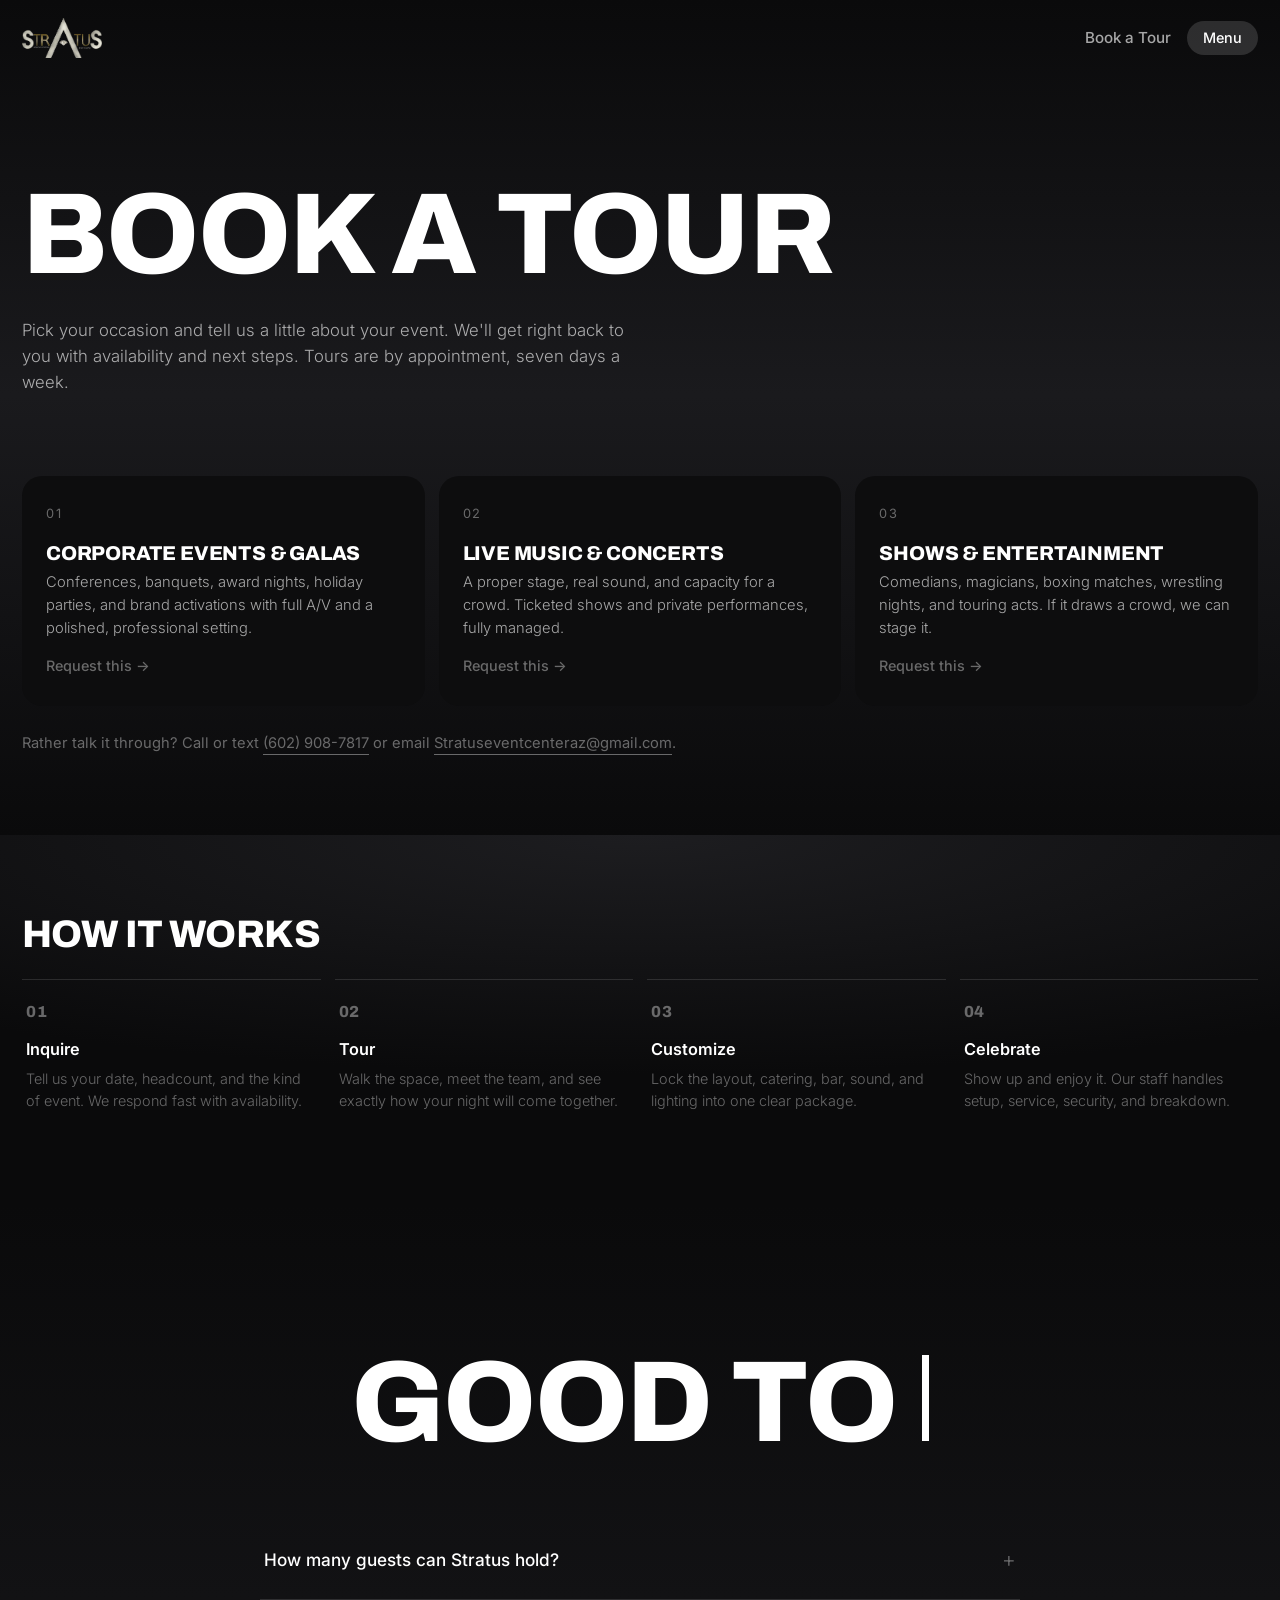
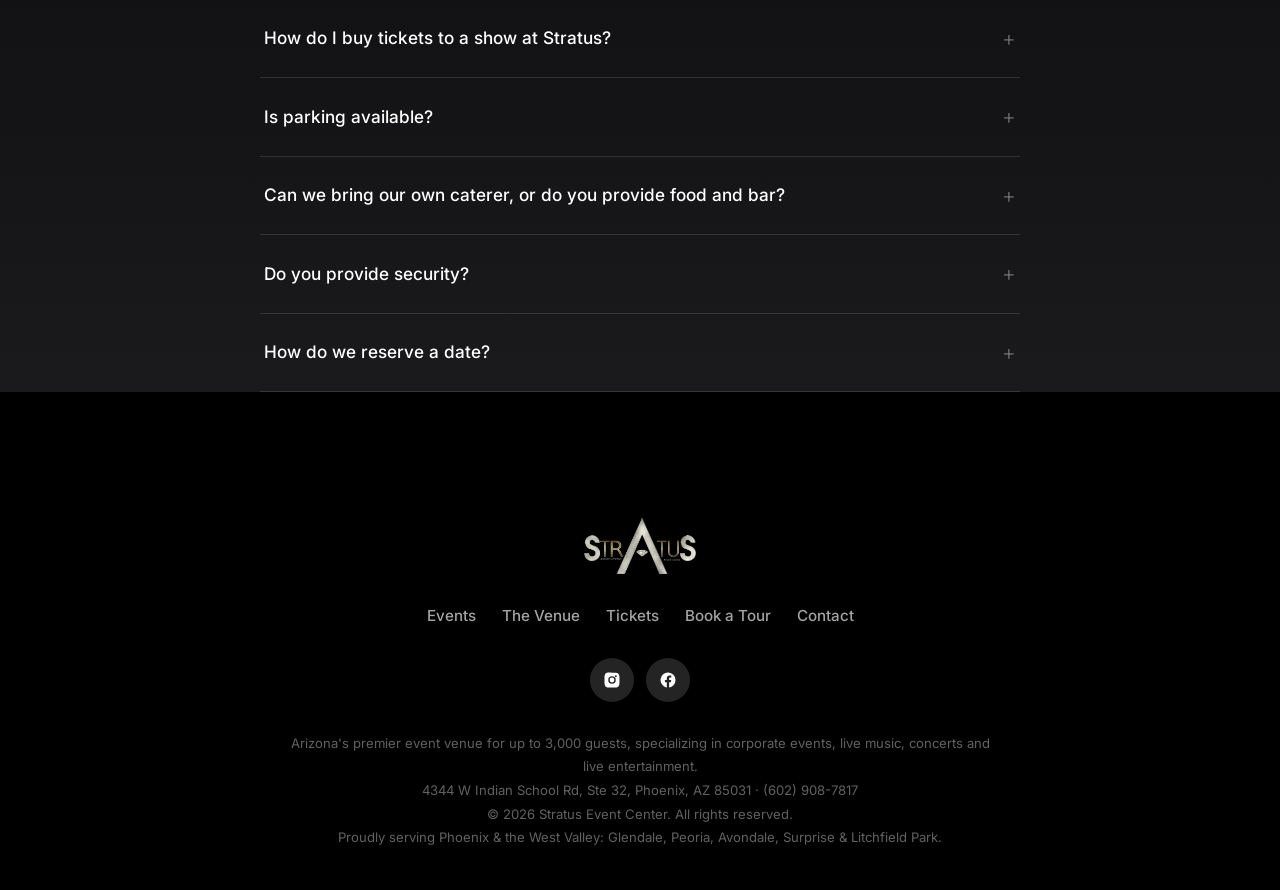
==== book.html @ 98e2cd6d "Monochrome gradient backdrops, full-bleed calendar panel - Section backgrounds are now alternating b" ====
<!DOCTYPE html>
<html lang="en">
<head>
<meta charset="UTF-8">
<meta name="viewport" content="width=device-width, initial-scale=1.0">
<title>Book an Event Venue in Phoenix | Stratus Event Center Tours</title>
<meta name="description" content="Book a private tour of Stratus Event Center, a Phoenix venue specializing in corporate events, live music and concerts. Tours by appointment, 7 days a week.">
<link rel="canonical" href="https://cornishclaudebot-ux.github.io/stratus-event-center-site/book.html">
<link rel="icon" href="assets/logo.png">
<meta property="og:title" content="Book a Tour · Stratus Event Center">
<meta property="og:description" content="Tell us about your event and we'll get right back to you with availability. Tours 7 days a week.">
<meta property="og:image" content="https://cornishclaudebot-ux.github.io/stratus-event-center-site/assets/logo-square.jpg">
<meta name="theme-color" content="#000000">
<link rel="preconnect" href="https://fonts.googleapis.com">
<link rel="preconnect" href="https://fonts.gstatic.com" crossorigin>
<link href="https://fonts.googleapis.com/css2?family=Archivo:wght@600;700;800&family=Inter:wght@300;400;500;600&display=swap" rel="stylesheet">
<link rel="stylesheet" href="styles.css?v=10">
<script type="application/ld+json">
{
  "@context": "https://schema.org",
  "@type": "FAQPage",
  "mainEntity": [
    {"@type": "Question", "name": "How many guests can Stratus Event Center hold?",
     "acceptedAnswer": {"@type": "Answer", "text": "The main hall holds up to 2,500 to 3,000 guests for large-scale events, and flexes down to intimate seated dinners. Share your headcount when you inquire and we'll confirm the right layout for your event."}},
    {"@type": "Question", "name": "How do I buy tickets to a show at Stratus Event Center?",
     "acceptedAnswer": {"@type": "Answer", "text": "Upcoming shows are listed with official sellers including Bandsintown, Ticketón, Tickeri, and Ticketmaster, with resale on StubHub. Follow Club Stratus on Bandsintown for the live calendar."}},
    {"@type": "Question", "name": "Is parking available at Stratus Event Center?",
     "acceptedAnswer": {"@type": "Answer", "text": "Yes. There is on-site lit parking, with easy access just off Indian School Rd and only minutes from the I-10 and Loop 101."}},
    {"@type": "Question", "name": "Can we bring our own caterer, or do you provide food and bar?",
     "acceptedAnswer": {"@type": "Answer", "text": "We offer in-house catering and licensed bar service, and we also work with approved outside caterers for cultural and specialty menus. We'll walk you through the options on your tour."}},
    {"@type": "Question", "name": "Do you provide security?",
     "acceptedAnswer": {"@type": "Answer", "text": "Every event at Stratus is staffed with professional on-site security. A safe, well-run room is the standard, not an add-on."}},
    {"@type": "Question", "name": "How do we reserve a date?",
     "acceptedAnswer": {"@type": "Answer", "text": "Start with an inquiry or a quick call. After your tour we'll hold your date with a signed agreement and deposit. Popular weekends book out early, so the sooner you reach out, the better."}}
  ]
}
</script>
</head>
<body>
<div id="nav-mount"></div>

<main>
<section class="page-top bg-glass">
  <div class="wrap">
    <h1 class="mega" data-type-group><span class="sr-only">Book a Tour of our Phoenix event venue</span><span aria-hidden="true" data-type="BOOK A TOUR"></span></h1>
    <p class="mega-sub reveal">Pick your occasion and tell us a little about your event. We'll get right back to you with availability and next steps. Tours are by appointment, seven days a week.</p>
  </div>
</section>

<section class="band-tight bg-steel">
  <div class="wrap">
    <div class="mgrid mgrid-3" id="events-types"></div>
    <p style="margin-top:26px;color:var(--mut-2);font-size:.92rem" class="reveal">Rather talk it through? Call or text <a href="#" data-cfg="tel" class="tlink">(602) 908-7817</a> or email <a href="#" data-cfg="mailDefault" class="tlink">Stratuseventcenteraz@gmail.com</a>.</p>
  </div>
</section>

<section class="band-tight bg-brass" id="how">
  <div class="wrap">
    <div class="row-head reveal"><h2>How It Works</h2></div>
    <div class="steps">
      <div class="step reveal"><div class="n">01</div><h4>Inquire</h4><p>Tell us your date, headcount, and the kind of event. We respond fast with availability.</p></div>
      <div class="step reveal d1"><div class="n">02</div><h4>Tour</h4><p>Walk the space, meet the team, and see exactly how your night will come together.</p></div>
      <div class="step reveal d2"><div class="n">03</div><h4>Customize</h4><p>Lock the layout, catering, bar, sound, and lighting into one clear package.</p></div>
      <div class="step reveal d3"><div class="n">04</div><h4>Celebrate</h4><p>Show up and enjoy it. Our staff handles setup, service, security, and breakdown.</p></div>
    </div>
  </div>
</section>

<section id="faq" class="bg-glass">
  <div class="mega-wrap">
    <h2 class="mega" data-type-group><span class="sr-only">Good to Know</span><span aria-hidden="true" data-type="GOOD TO KNOW"></span></h2>
  </div>
  <div class="wrap">
    <div class="faq-list reveal">
      <details>
        <summary>How many guests can Stratus hold?</summary>
        <p>The main hall holds up to 2,500 to 3,000 guests for large-scale events, and flexes down to intimate seated dinners. Share your headcount when you inquire and we'll confirm the right layout for your event.</p>
      </details>
      <details>
        <summary>How do I buy tickets to a show at Stratus?</summary>
        <p>Upcoming shows are listed with official sellers including Bandsintown, Ticketón, Tickeri, and Ticketmaster, with resale on StubHub. See the <a href="events.html">events calendar</a>, or follow Club Stratus on Bandsintown for the live calendar.</p>
      </details>
      <details>
        <summary>Is parking available?</summary>
        <p>Yes. There is on-site lit parking, with easy access just off Indian School Rd and only minutes from the I-10 and Loop 101.</p>
      </details>
      <details>
        <summary>Can we bring our own caterer, or do you provide food and bar?</summary>
        <p>We offer in-house catering and licensed bar service, and we also work with approved outside caterers for cultural and specialty menus. We'll walk you through the options on your tour.</p>
      </details>
      <details>
        <summary>Do you provide security?</summary>
        <p>Every event at Stratus is staffed with professional on-site security. A safe, well-run room is the standard, not an add-on.</p>
      </details>
      <details>
        <summary>How do we reserve a date?</summary>
        <p>Start with an inquiry above or a quick call. After your tour we'll hold your date with a signed agreement and deposit. Popular weekends book out early, so the sooner you reach out, the better.</p>
      </details>
    </div>
  </div>
</section>
</main>

<div id="footer-mount"></div>
<script src="app.js?v=5"></script>
</body>
</html>
---- styles.css ----
/* ============================================================
   STRATUS EVENT CENTER · shared styles
   Aesthetic: Hï Ibiza minimalism. Pure black, white grotesque
   display type, rounded image cards, frosted pill buttons.
   Display: Archivo · Body/UI: Inter · Accent: champagne gold (sparingly)
   ============================================================ */
:root{
  --bg:#000;
  --panel:#0d0d0e;
  --white:#fff;
  --mut:rgba(255,255,255,.64);
  --mut-2:rgba(255,255,255,.38);
  --glass:rgba(255,255,255,.14);
  --glass-hi:rgba(255,255,255,.24);
  --line:rgba(255,255,255,.12);
  --gold:#C9A24B;
  --r:20px;
  --maxw:1280px;
  --ease:cubic-bezier(.16,1,.3,1);
}
*{margin:0;padding:0;box-sizing:border-box}
html{scroll-behavior:smooth;-webkit-text-size-adjust:100%}
body{background:var(--bg);color:var(--white);font-family:'Inter',sans-serif;line-height:1.55;overflow-x:hidden;
  -webkit-font-smoothing:antialiased}
::selection{background:var(--white);color:#000}
a{color:inherit;text-decoration:none}
img{display:block;max-width:100%}
button{font-family:inherit;cursor:pointer;border:none;background:none;color:inherit}

/* display type: big, bold, tight, uppercase */
.display,h1,h2,h3{font-family:'Archivo',sans-serif;font-weight:800;text-transform:uppercase;
  letter-spacing:-.015em;line-height:.95}

/* ---------- pills (Hï-style buttons: normal case, rounded-full) ---------- */
.pill{display:inline-flex;align-items:center;justify-content:center;gap:8px;
  font-family:'Inter',sans-serif;font-weight:500;font-size:1rem;line-height:1;
  padding:14px 22px;border-radius:999px;transition:background .25s,color .25s,transform .25s var(--ease);
  white-space:nowrap;cursor:pointer}
.pill:active{transform:scale(.97)}
.pill-glass{background:var(--glass);color:#fff}
.pill-glass:hover{background:var(--glass-hi)}
.pill-solid{background:#fff;color:#000}
.pill-solid:hover{background:rgba(255,255,255,.82)}
.pill-sm{padding:10px 16px;font-size:.9rem}
.pill:focus-visible{outline:2px solid rgba(255,255,255,.6);outline-offset:2px}

/* text link with hairline underline */
.tlink{border-bottom:1px solid var(--mut-2);padding-bottom:2px;transition:.25s}
.tlink:hover{border-color:var(--gold);color:#fff}

/* ---------- nav (injected by app.js) ---------- */
header.site{position:fixed;top:0;left:0;right:0;z-index:1000;transition:background .4s,backdrop-filter .4s}
header.site.scrolled{background:rgba(0,0,0,.72);backdrop-filter:blur(16px)}
.nav{max-width:100%;margin:0 auto;display:flex;align-items:center;justify-content:space-between;padding:16px 22px;gap:16px}
.brand img{height:40px;width:auto}
.nav-right{display:flex;align-items:center;gap:10px}
.nav-book{font-size:.95rem;font-weight:500;color:var(--mut);padding:10px 6px;transition:.25s}
.nav-book:hover{color:#fff}
@media(max-width:560px){.nav-book{display:none}.brand img{height:34px}}

/* fullscreen menu overlay */
.menu-overlay{position:fixed;inset:0;z-index:1500;background:#000;display:flex;flex-direction:column;
  padding:110px 24px 40px;opacity:0;pointer-events:none;transition:opacity .45s var(--ease);overflow-y:auto}
.menu-overlay.open{opacity:1;pointer-events:auto}
.menu-links{display:flex;flex-direction:column;align-items:center;gap:6px;margin:auto 0}
.menu-links a{font-family:'Archivo',sans-serif;font-weight:800;text-transform:uppercase;letter-spacing:-.015em;
  font-size:clamp(2.2rem,7vw,4.4rem);line-height:1.1;color:var(--mut);transition:color .25s;
  opacity:0;transform:translateY(22px)}
.menu-overlay.open .menu-links a{opacity:1;transform:none;transition:color .25s,opacity .6s var(--ease),transform .6s var(--ease)}
.menu-links a:hover,.menu-links a.active{color:#fff}
.menu-foot{display:flex;justify-content:center;gap:26px;padding-top:26px}
.menu-foot a{font-size:.95rem;color:var(--mut);transition:.25s}
.menu-foot a:hover{color:#fff}

/* ---------- layout ---------- */
section{position:relative}

/* section backdrops: black and dark gray gradients, alternating so no two
   adjacent sections match (class names kept from the texture era) */
.bg-glass{background:linear-gradient(180deg,#0a0a0b,#1a1a1d)}
.bg-steel{background:linear-gradient(180deg,#1a1a1d,#0a0a0b)}
.bg-brass{background:radial-gradient(120% 90% at 50% 0%,#1d1d20,#0a0a0b 72%)}
.wrap{max-width:var(--maxw);margin:0 auto;padding:0 22px}
.band{padding:15vh 0}
.band-tight{padding:9vh 0}

/* giant centered section heading (Hï animated-heading vibe) */
.mega-wrap{padding:16vh 0 7vh;text-align:center}
.mega{font-size:clamp(2.8rem,9vw,7.5rem);text-align:center;color:#fff}
.mega .dim{color:var(--mut-2)}
.mega-sub{max-width:620px;margin:26px auto 0;color:var(--mut);font-size:1.05rem;font-weight:300;text-align:center;
  text-transform:none;letter-spacing:0}

/* screen-reader / crawler text (Hï pattern: real text hidden, animated span aria-hidden) */
.sr-only{position:absolute;width:1px;height:1px;padding:0;margin:-1px;overflow:hidden;clip:rect(0,0,0,0);white-space:nowrap;border:0}

/* typewriter: [data-type] spans type out with a blinking caret */
[data-type]{display:inline-block;min-height:.96em;min-width:1px;white-space:pre-wrap}
.typing::after,.typed::after{content:"";display:inline-block;width:.06em;height:.74em;background:#fff;
  margin-left:.05em;vertical-align:baseline}
.typing::after{animation:caret .8s steps(1) infinite}
.typed::after{animation:caret .8s steps(1) 3;opacity:0}
@keyframes caret{0%,49%{opacity:1}50%,100%{opacity:0}}
.hero-line .row{min-height:.96em;white-space:nowrap}

/* scroll reveal */
.reveal{opacity:0;transform:translateY(40px);transition:opacity 1s var(--ease),transform 1s var(--ease)}
.reveal.in{opacity:1;transform:none}
.reveal.d1{transition-delay:.07s}.reveal.d2{transition-delay:.14s}.reveal.d3{transition-delay:.21s}

/* ---------- hero (sticky giant type, fades on scroll) ---------- */
.hero-stage{height:170svh;position:relative}
.hero-pin{position:sticky;top:0;height:100svh;display:flex;flex-direction:column;align-items:center;justify-content:center;
  gap:34px;text-align:center;overflow:hidden;padding:0 20px}
/* looping highlight reel behind the hero */
.hero-video{position:absolute;inset:0;width:100%;height:100%;object-fit:cover;z-index:0}
.hero-shade{position:absolute;inset:0;z-index:1;pointer-events:none;
  background:linear-gradient(180deg,rgba(0,0,0,.55),rgba(0,0,0,.48) 50%,rgba(0,0,0,.72))}
.hero-pin > :not(.hero-video):not(.hero-shade){position:relative;z-index:2}
@media(prefers-reduced-motion:reduce){.hero-video{display:none}}
.hero-logo{width:min(360px,64vw);will-change:transform,opacity}
.hero-line{font-size:clamp(1.9rem,6.6vw,5.8rem);max-width:1200px;will-change:transform,opacity}
.hero-line .row{display:block}
.hero-cta{display:flex;gap:10px;flex-wrap:wrap;justify-content:center;will-change:opacity}
.hero-meta{position:absolute;bottom:26px;left:0;right:0;display:flex;justify-content:center;align-items:center;
  gap:14px;flex-wrap:wrap;padding:0 18px;font-size:.82rem;color:var(--mut-2);letter-spacing:.06em;text-transform:uppercase}
.hero-meta span,.hero-meta a{white-space:nowrap}
.hero-meta a{transition:color .25s}
.hero-meta a:hover{color:#fff}
.hero-meta .dot{color:var(--gold)}
@media(max-width:560px){.hero-meta{font-size:.72rem;gap:10px}}

/* ---------- horizontal card row (events / hosts) ---------- */
.row-head{display:flex;align-items:baseline;justify-content:space-between;gap:18px;margin-bottom:26px}
.row-head h2{font-size:clamp(1.6rem,3.4vw,2.4rem)}
.row-head .more{font-size:.95rem;color:var(--mut);transition:.25s;font-weight:500}
.row-head .more:hover{color:#fff}
.hscroll{display:flex;gap:14px;overflow-x:auto;scroll-snap-type:x mandatory;padding-bottom:8px;
  scrollbar-width:none;-ms-overflow-style:none}
.hscroll::-webkit-scrollbar{display:none}
.ecard{flex:0 0 min(460px,86vw);scroll-snap-align:start;display:block}
.ecard:hover .cap .pill{background:var(--glass-hi)}
.ecard .art{position:relative;aspect-ratio:16/9;border-radius:var(--r);overflow:hidden;background:var(--panel)}
.ecard .art img{width:100%;height:100%;object-fit:cover;transition:transform .8s var(--ease)}
.ecard:hover .art img{transform:scale(1.04)}
.ecard .art .noart{position:absolute;inset:0;display:flex;align-items:center;justify-content:center;padding:20px;text-align:center}
.ecard .art .noart span{font-family:'Archivo';font-weight:800;text-transform:uppercase;letter-spacing:-.01em;
  font-size:2rem;line-height:1;color:rgba(255,255,255,.9)}
.ecard .cap{padding:14px 4px 0}
.ecard .cap .date{font-size:.8rem;letter-spacing:.08em;text-transform:uppercase;color:var(--mut-2);margin-bottom:5px}
.ecard .cap .date b{color:var(--gold);font-weight:600}
.ecard .cap h3{font-size:1.06rem;letter-spacing:0;text-transform:none;font-weight:600;font-family:'Inter';line-height:1.3;color:#fff;margin-bottom:10px}
.ecard .cap .pill{margin-top:2px}

/* ---------- full-bleed image panel with sticky center label ---------- */
.panel-band{padding:0}
.panel{position:relative;margin:0;border-radius:0;overflow:hidden;min-height:78svh;
  display:flex;align-items:center;justify-content:center}
.panel .bgimg{position:absolute;inset:0}
.panel .bgimg img{width:100%;height:100%;object-fit:cover}
.panel .shade{position:absolute;inset:0;background:rgba(0,0,0,.44)}
.panel .pcontent{position:relative;z-index:2;display:flex;flex-direction:column;align-items:center;gap:22px;
  text-align:center;padding:64px 24px}
.panel .pcontent h2{font-size:clamp(2.2rem,6.5vw,4.6rem);max-width:900px}
.panel .pcontent p{color:rgba(255,255,255,.86);max-width:520px;font-weight:300}

/* video frame */
.video-frame{position:relative;border-radius:calc(var(--r) + 6px);overflow:hidden;aspect-ratio:16/9;background:#000;margin:0 8px}
.video-frame iframe{position:absolute;inset:0;width:100%;height:100%;border:0}
.video-credit{text-align:center;color:var(--mut-2);font-size:.85rem;margin-top:16px}

/* ---------- minimal list rows (events page / tickets) ---------- */
.list{border-top:1px solid var(--line)}
.lrow{display:grid;grid-template-columns:150px 1fr auto;gap:20px;align-items:center;
  padding:26px 4px;border-bottom:1px solid var(--line);transition:background .3s}
.lrow:hover{background:rgba(255,255,255,.03)}
.lrow .when{font-size:.85rem;letter-spacing:.08em;text-transform:uppercase;color:var(--mut)}
.lrow .when b{display:block;font-size:1.5rem;letter-spacing:-.01em;color:#fff;font-family:'Archivo';font-weight:800}
.lrow .what h3{font-family:'Inter';font-weight:600;text-transform:none;letter-spacing:0;font-size:1.25rem;line-height:1.3}
.lrow .what .sub{color:var(--mut-2);font-size:.88rem;margin-top:4px}
.lrow .what .sub em{font-style:normal;color:var(--mut)}
.month-label{font-size:.85rem;letter-spacing:.14em;text-transform:uppercase;color:var(--mut-2);
  padding:34px 4px 12px;font-weight:500}

/* events page: rows with flyer art + Show More drawer */
.lrow-x{grid-template-columns:120px 280px 1fr auto}
.lart{display:block;width:280px;aspect-ratio:16/9;border-radius:14px;overflow:hidden;background:var(--panel);position:relative}
.lart img{width:100%;height:100%;object-fit:cover;transition:transform .8s var(--ease)}
.lart:hover img{transform:scale(1.04)}
.lart .noart{position:absolute;inset:0;display:flex;align-items:center;justify-content:center;padding:12px;text-align:center}
.lart .noart span{font-family:'Archivo';font-weight:800;text-transform:uppercase;font-size:1.1rem;line-height:1;color:rgba(255,255,255,.9)}
.ldesc{color:var(--mut);font-weight:300;font-size:.92rem;margin-top:8px;max-width:560px}
.lrow .act{display:flex;gap:8px;align-items:center;flex-wrap:wrap}
.lrow.expanded{border-bottom-color:transparent;background:rgba(255,255,255,.02)}
.ldetail{overflow:hidden;max-height:0;transition:max-height .5s var(--ease);border-bottom:1px solid transparent}
.ldetail.open{max-height:480px;border-bottom-color:var(--line);background:rgba(255,255,255,.02)}
.ldetail-inner{display:flex;gap:56px;flex-wrap:wrap;padding:4px 4px 28px 124px}
.lk{font-size:.72rem;letter-spacing:.14em;text-transform:uppercase;color:var(--mut-2);margin-bottom:10px;font-weight:600}
.lchips{display:flex;gap:8px;flex-wrap:wrap;max-width:520px}
.lchip{padding:8px 15px;border-radius:999px;background:var(--glass);font-size:.86rem;white-space:nowrap}
.lfact{color:var(--mut);font-size:.9rem;line-height:2;font-weight:300}
@media(max-width:900px){
  .lrow-x{grid-template-columns:86px 1fr}
  .lart{grid-column:1/-1;width:100%;order:-1}
  .lrow .act{grid-column:1/-1;justify-self:start}
  .ldetail-inner{padding-left:4px}
}
.ev-empty{padding:60px 4px;color:var(--mut);font-weight:300}
@media(max-width:640px){
  .lrow{grid-template-columns:86px 1fr;row-gap:12px}
  .lrow .act{grid-column:1/-1;justify-self:start}
  .lrow .when b{font-size:1.2rem}
}

/* tickets platform list */
.trow{display:grid;grid-template-columns:1fr auto;gap:18px;align-items:center;padding:24px 4px;
  border-bottom:1px solid var(--line);transition:background .3s}
.trow:hover{background:rgba(255,255,255,.03)}
.trow .tname{font-family:'Archivo';font-weight:800;text-transform:uppercase;font-size:clamp(1.3rem,3vw,2rem);letter-spacing:-.01em}
.trow .trole{color:var(--mut-2);font-size:.85rem;letter-spacing:.1em;text-transform:uppercase;margin-top:3px}

/* ---------- minimal feature grid (what we host / amenities) ---------- */
.mgrid{display:grid;grid-template-columns:repeat(4,1fr);gap:14px;align-items:stretch}
.mcardlink{display:block;height:100%}
.mcard{background:var(--panel);border-radius:var(--r);padding:28px 24px;min-height:230px;height:100%;display:flex;
  flex-direction:column;transition:background .3s,transform .4s var(--ease)}
.mcardlink:hover .mcard,.mcard:hover{background:#161617;transform:translateY(-4px)}
.mcard .num{font-size:.8rem;letter-spacing:.12em;color:var(--mut-2);margin-bottom:auto}
.mcard h3{font-size:1.25rem;margin:18px 0 8px;letter-spacing:-.01em}
.mcard p{color:var(--mut);font-size:.92rem;font-weight:300}
.mcard .go{margin-top:16px;font-size:.9rem;font-weight:500;color:var(--mut-2);transition:.25s}
.mcardlink:hover .go{color:#fff}
@media(max-width:1020px){.mgrid{grid-template-columns:repeat(2,1fr)}}
@media(max-width:560px){.mgrid{grid-template-columns:1fr}}
.mgrid-2{grid-template-columns:repeat(2,1fr)}
.mgrid-2 .mcard{padding:36px 32px}
@media(max-width:700px){.mgrid-2{grid-template-columns:1fr}}

/* real event photo strip */
#spaces{padding-bottom:14vh}
.gallery3{display:grid;grid-template-columns:repeat(3,1fr);gap:14px}
.gcard .ph{aspect-ratio:3/4;border-radius:var(--r);overflow:hidden;background:var(--panel)}
.gcard .ph img{width:100%;height:100%;object-fit:cover;transition:transform .8s var(--ease)}
.gcard:hover .ph img{transform:scale(1.04)}
.gcard figcaption{padding:12px 4px 0;font-size:.85rem;letter-spacing:.06em;text-transform:uppercase;color:var(--mut-2)}
@media(max-width:700px){.gallery3{grid-template-columns:1fr}.gcard .ph{aspect-ratio:4/3}}

.mgrid-3{display:grid;grid-template-columns:repeat(3,1fr);gap:14px}
@media(max-width:900px){.mgrid-3{grid-template-columns:repeat(2,1fr)}}
@media(max-width:560px){.mgrid-3{grid-template-columns:1fr}}
#venue{padding-bottom:13vh}
.amen{border-top:1px solid var(--line);padding:22px 4px 30px}
.amen h4{font-family:'Inter';font-weight:600;text-transform:none;letter-spacing:0;font-size:1.02rem;margin-bottom:7px}
.amen p{color:var(--mut-2);font-size:.9rem;font-weight:300}

/* ---------- statement (about) ---------- */
.statement{max-width:900px;margin:0 auto;text-align:center}
.statement p{font-family:'Archivo';font-weight:600;font-size:clamp(1.3rem,3vw,2.1rem);line-height:1.3;
  letter-spacing:-.01em;color:var(--mut)}
.statement p b{color:#fff;font-weight:700}

/* ---------- partner / visit ---------- */
.duo{display:grid;grid-template-columns:1fr 1fr;gap:14px}
@media(max-width:880px){.duo{grid-template-columns:1fr}}
.dcard{background:var(--panel);border-radius:var(--r);padding:38px 32px;display:flex;flex-direction:column;gap:14px}
.dcard .k{font-size:.8rem;letter-spacing:.14em;text-transform:uppercase;color:var(--mut-2)}
.dcard h3{font-size:clamp(1.5rem,3vw,2.1rem)}
.dcard p{color:var(--mut);font-weight:300;font-size:.95rem}
.dcard .rowbtns{display:flex;gap:10px;flex-wrap:wrap;margin-top:auto;padding-top:14px}
.dcard .meta{color:var(--mut);font-size:.92rem}
.dcard .meta a:hover{color:#fff}
.dcard .meta b{color:#fff;font-weight:500}

/* visit big address */
.visit-add{text-align:center}
.visit-add .addr{font-size:clamp(1.7rem,5vw,3.6rem);line-height:1.05}
.visit-add .city{color:var(--mut-2)}
.visit-add .btns{display:flex;gap:10px;justify-content:center;flex-wrap:wrap;margin-top:30px}
.visit-facts{display:flex;justify-content:center;align-items:center;gap:16px;flex-wrap:wrap;margin-top:38px;padding:0 18px;
  font-size:.85rem;letter-spacing:.08em;text-transform:uppercase;color:var(--mut-2)}
.visit-facts span,.visit-facts a{white-space:nowrap}
.visit-facts a:hover{color:#fff}
.visit-facts .dot{color:var(--gold)}
@media(max-width:560px){.visit-facts{font-size:.72rem;gap:10px}}

/* cinematic map (from the 44 build, restyled minimal) */
.map-wrap{position:relative;margin:44px 8px 0;border-radius:calc(var(--r) + 6px);overflow:hidden;
  height:72svh;min-height:420px;background:var(--panel)}
#themap{position:absolute;inset:0;width:100%;height:100%;background:var(--panel);z-index:0;
  transform:scale(1.14);opacity:0;will-change:transform,opacity}
#themap.map-settle{animation:mapSettle 1.6s var(--ease) forwards}
@keyframes mapSettle{from{transform:scale(1.14);opacity:0}to{transform:scale(1);opacity:1}}
@media(prefers-reduced-motion:reduce){#themap{transform:none;opacity:1}#themap.map-settle{animation:none}}
.map-card{position:absolute;left:50%;bottom:22px;transform:translateX(-50%);z-index:500;width:max-content;max-width:92%;
  background:rgba(0,0,0,.62);-webkit-backdrop-filter:blur(14px);backdrop-filter:blur(14px);
  border-radius:18px;padding:16px 24px;text-align:center;transition:background .25s}
.map-card:hover{background:rgba(0,0,0,.8)}
.mc-name{font-weight:600;font-size:1rem}
.mc-addr{color:var(--mut);font-size:.84rem;margin-top:2px}
.bar-marker{position:relative}
.bar-marker .bm-pin{display:block;filter:drop-shadow(0 5px 10px rgba(0,0,0,.8))}
.bar-marker .bm-ping{position:absolute;left:15px;top:40px;width:14px;height:14px;border-radius:50%;transform:translate(-50%,-50%);
  background:rgba(255,255,255,.4);animation:bmping 2.4s ease-out infinite;z-index:-1}
@keyframes bmping{0%{box-shadow:0 0 0 0 rgba(255,255,255,.45)}70%{box-shadow:0 0 0 20px rgba(255,255,255,0)}100%{box-shadow:0 0 0 0 rgba(255,255,255,0)}}

/* ---------- FAQ ---------- */
.faq-list{max-width:760px;margin:0 auto}
.faq-list details{border-bottom:1px solid var(--line)}
.faq-list summary{cursor:pointer;list-style:none;display:flex;justify-content:space-between;align-items:center;gap:18px;
  font-weight:500;font-size:1.08rem;padding:22px 4px;transition:color .25s}
.faq-list summary:hover{color:#fff}
.faq-list summary::-webkit-details-marker{display:none}
.faq-list summary::after{content:"+";color:var(--mut-2);font-size:1.35rem;font-weight:300;transition:.3s;flex-shrink:0}
.faq-list details[open] summary::after{transform:rotate(45deg)}
.faq-list details p{color:var(--mut);font-weight:300;font-size:.95rem;padding:0 4px 24px;max-width:640px}
.faq-list details p a{border-bottom:1px solid var(--mut-2)}
.faq-list details p a:hover{border-color:#fff}

/* ---------- steps ---------- */
.steps{display:grid;grid-template-columns:repeat(4,1fr);gap:14px}
@media(max-width:900px){.steps{grid-template-columns:repeat(2,1fr)}}
@media(max-width:560px){.steps{grid-template-columns:1fr}}
.step{border-top:1px solid var(--line);padding:20px 4px 10px}
.step .n{font-family:'Archivo';font-weight:800;font-size:1rem;color:var(--mut-2);letter-spacing:.06em}
.step h4{font-family:'Inter';font-weight:600;text-transform:none;letter-spacing:0;font-size:1.02rem;margin:12px 0 6px}
.step p{color:var(--mut-2);font-size:.9rem;font-weight:300}

/* ---------- book type cards ---------- */
.evt{cursor:pointer}
.evt:focus-visible{outline:2px solid rgba(255,255,255,.6);outline-offset:3px;border-radius:var(--r)}

/* ---------- footer (injected) ---------- */
footer.site{padding:14vh 22px 40px}
.foot-inner{max-width:var(--maxw);margin:0 auto;display:flex;flex-direction:column;align-items:center;gap:30px;text-align:center}
.foot-inner img{height:56px}
.foot-links{display:flex;gap:26px;flex-wrap:wrap;justify-content:center}
.foot-links a{font-size:.95rem;color:var(--mut);transition:.25s;font-weight:500}
.foot-links a:hover{color:#fff}
.foot-social{display:flex;gap:12px}
.foot-social a{width:44px;height:44px;border-radius:999px;background:var(--glass);display:flex;align-items:center;justify-content:center;transition:.25s}
.foot-social a:hover{background:var(--glass-hi)}
.foot-social svg{width:18px;height:18px;fill:#fff}
.foot-legal{color:var(--mut-2);font-size:.82rem;line-height:1.8;max-width:720px}
.foot-legal a:hover{color:#fff}

/* ---------- modal ---------- */
.modal-overlay{position:fixed;inset:0;background:rgba(0,0,0,.8);backdrop-filter:blur(10px);z-index:2000;
  display:flex;align-items:center;justify-content:center;padding:20px;opacity:0;pointer-events:none;transition:.35s}
.modal-overlay.open{opacity:1;pointer-events:auto}
.modal{background:#0d0d0e;border:1px solid var(--line);border-radius:calc(var(--r) + 4px);max-width:520px;width:100%;
  max-height:92vh;overflow-y:auto;position:relative;transform:translateY(26px) scale(.98);transition:.45s var(--ease)}
.modal-overlay.open .modal{transform:none}
.modal-top{padding:30px 32px 20px}
.modal-top .k{font-size:.78rem;letter-spacing:.14em;text-transform:uppercase;color:var(--mut-2)}
.modal-top h3{font-size:1.6rem;margin-top:10px}
.modal-top .to{font-size:.85rem;color:var(--mut);margin-top:8px}
.modal-top .to b{color:#fff;font-weight:500}
.modal-close{position:absolute;top:18px;right:18px;width:40px;height:40px;border-radius:999px;background:var(--glass);
  display:flex;align-items:center;justify-content:center;color:#fff;font-size:1.05rem;transition:.25s}
.modal-close:hover{background:var(--glass-hi)}
.modal-body{padding:6px 32px 32px}
.field{margin-bottom:14px}
.field label{display:block;font-size:.78rem;letter-spacing:.1em;text-transform:uppercase;color:var(--mut-2);margin-bottom:7px}
.field input,.field textarea{width:100%;background:rgba(255,255,255,.06);border:1px solid transparent;border-radius:14px;
  padding:13px 15px;color:#fff;font-family:'Inter';font-size:1rem;transition:.25s}
.field input:focus,.field textarea:focus{outline:none;border-color:rgba(255,255,255,.4);background:rgba(255,255,255,.09)}
.field textarea{resize:vertical;min-height:88px}
.field-row{display:grid;grid-template-columns:1fr 1fr;gap:12px}
.modal-success{display:none;text-align:center;padding:16px 0}
.modal-success.show{display:block;animation:fadeup .5s}
@keyframes fadeup{from{opacity:0;transform:translateY(12px)}to{opacity:1;transform:none}}
.modal-success h4{font-family:'Inter';font-weight:600;text-transform:none;letter-spacing:0;font-size:1.25rem;margin-bottom:8px}
.modal-success p{color:var(--mut);font-weight:300;font-size:.95rem}
.modal-success .em{color:#fff;font-weight:500}
.success-fallback{margin-top:10px;font-size:.85rem;color:var(--mut-2)}
.success-fallback a{border-bottom:1px solid var(--mut-2)}

/* page tops */
.page-top{padding-top:20vh}
.page-top .mega{text-align:left}
.page-top .mega-sub{margin-left:0;text-align:left}

/* reduced motion */
@media(prefers-reduced-motion:reduce){
  .reveal{opacity:1;transform:none;transition:none}
  html{scroll-behavior:auto}
}
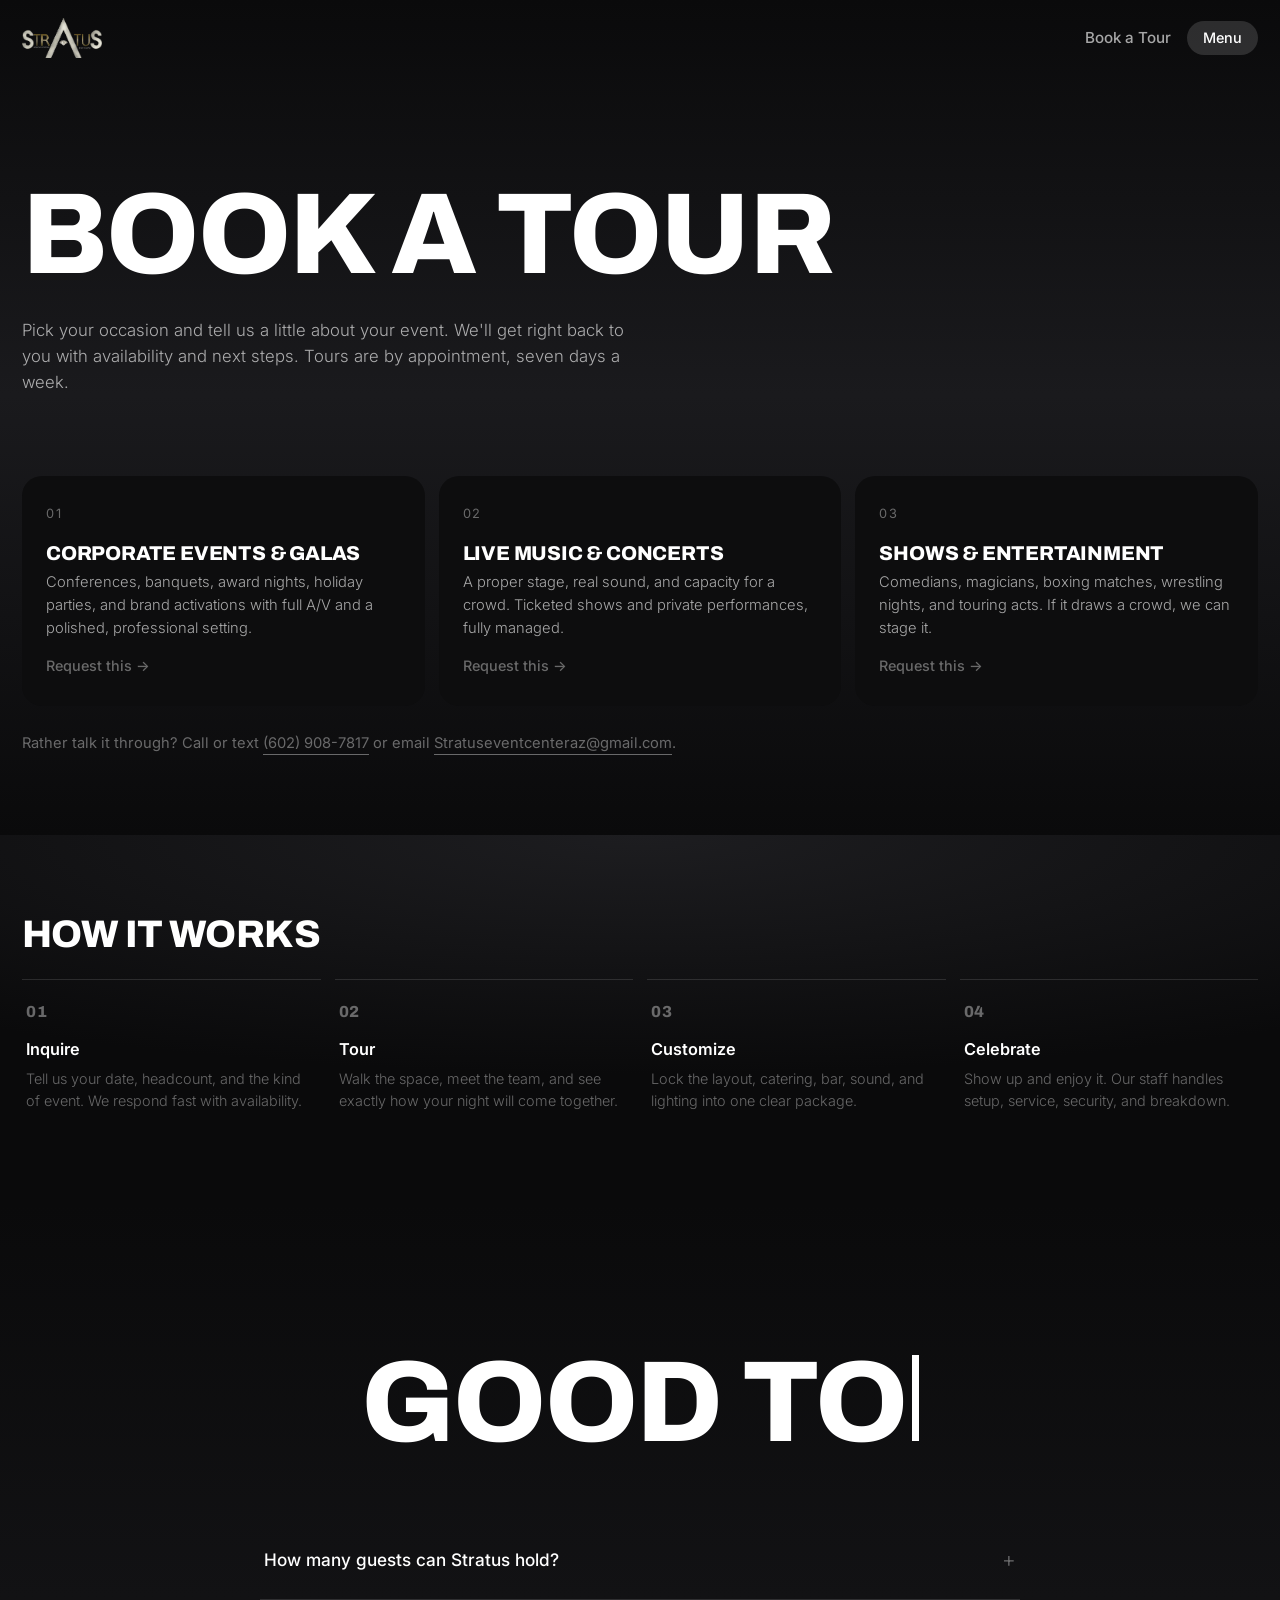
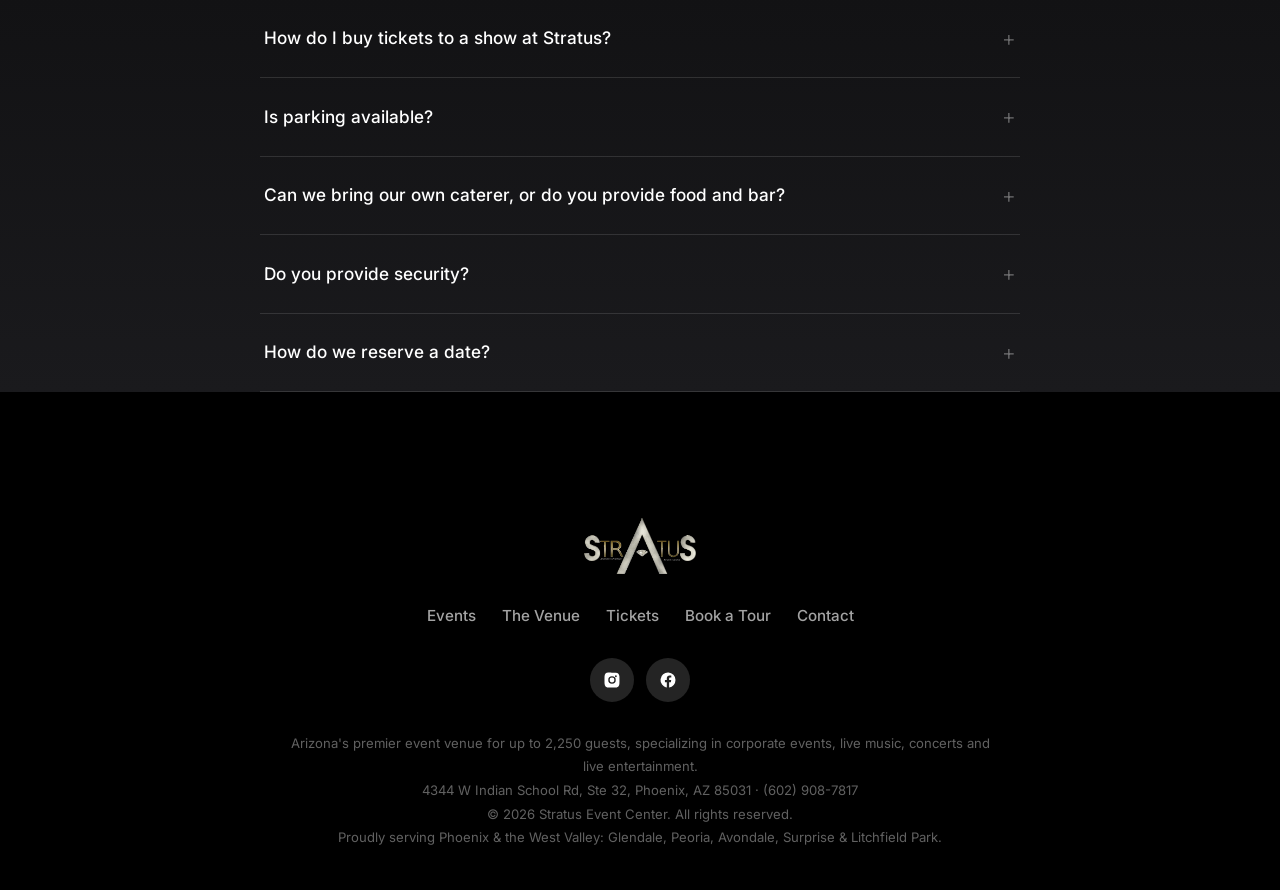
==== commit a75f46be: "Capacity corrected to 2,250 guests site-wide Hero meta, venue statement, main hall amenity, FAQ (vis" ====
--- a/book.html
+++ b/book.html
@@ -21,7 +21,7 @@
   "@type": "FAQPage",
   "mainEntity": [
     {"@type": "Question", "name": "How many guests can Stratus Event Center hold?",
-     "acceptedAnswer": {"@type": "Answer", "text": "The main hall holds up to 2,500 to 3,000 guests for large-scale events, and flexes down to intimate seated dinners. Share your headcount when you inquire and we'll confirm the right layout for your event."}},
+     "acceptedAnswer": {"@type": "Answer", "text": "The main hall holds up to 2,250 guests for large-scale events, and flexes down to intimate seated dinners. Share your headcount when you inquire and we'll confirm the right layout for your event."}},
     {"@type": "Question", "name": "How do I buy tickets to a show at Stratus Event Center?",
      "acceptedAnswer": {"@type": "Answer", "text": "Upcoming shows are listed with official sellers including Bandsintown, Ticketón, Tickeri, and Ticketmaster, with resale on StubHub. Follow Club Stratus on Bandsintown for the live calendar."}},
     {"@type": "Question", "name": "Is parking available at Stratus Event Center?",
@@ -74,7 +74,7 @@
     <div class="faq-list reveal">
       <details>
         <summary>How many guests can Stratus hold?</summary>
-        <p>The main hall holds up to 2,500 to 3,000 guests for large-scale events, and flexes down to intimate seated dinners. Share your headcount when you inquire and we'll confirm the right layout for your event.</p>
+        <p>The main hall holds up to 2,250 guests for large-scale events, and flexes down to intimate seated dinners. Share your headcount when you inquire and we'll confirm the right layout for your event.</p>
       </details>
       <details>
         <summary>How do I buy tickets to a show at Stratus?</summary>
@@ -102,6 +102,6 @@
 </main>
 
 <div id="footer-mount"></div>
-<script src="app.js?v=5"></script>
+<script src="app.js?v=6"></script>
 </body>
 </html>
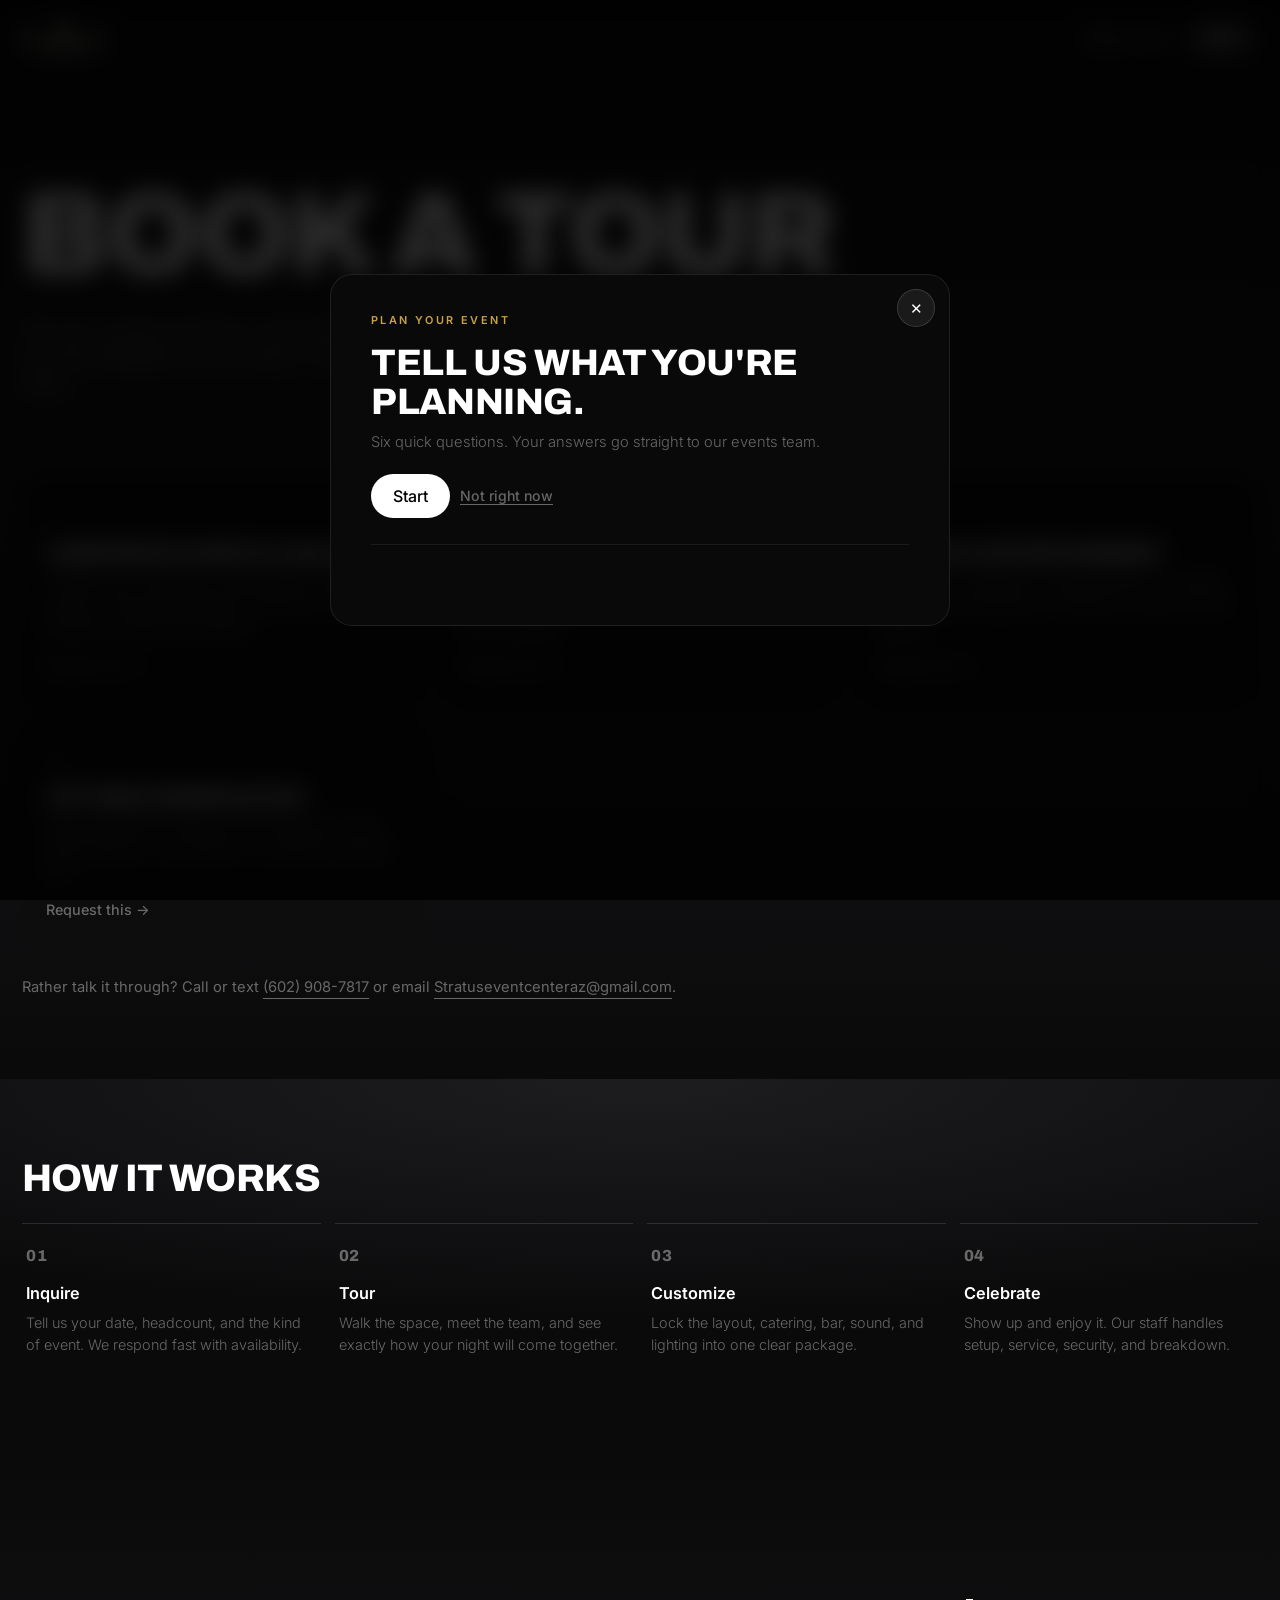
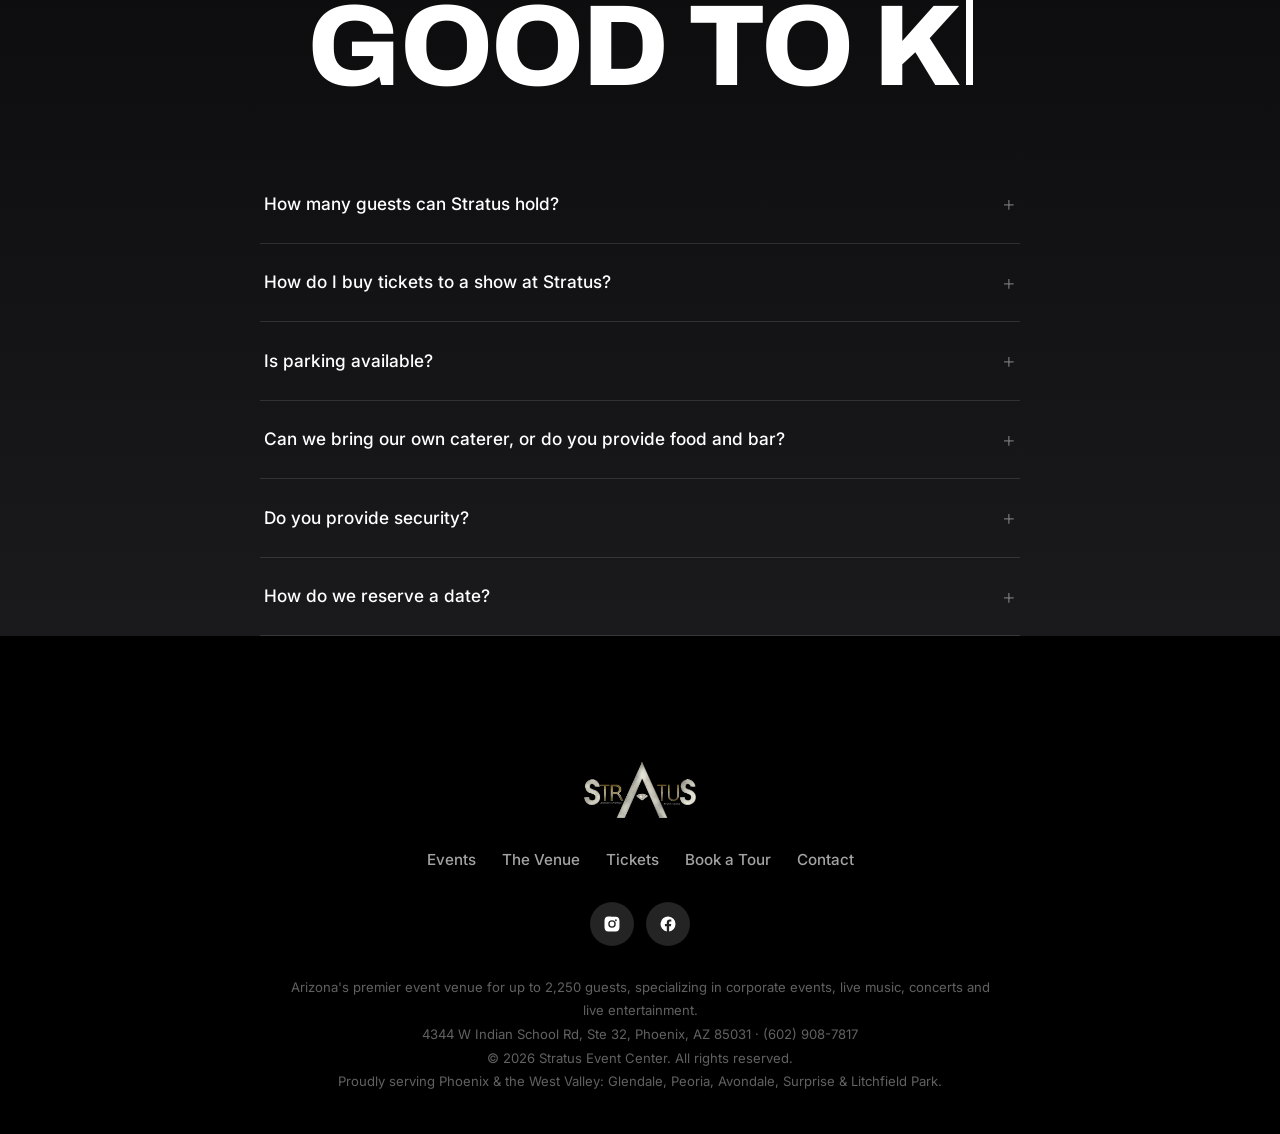
==== commit aa64010c: "VIP tables section + adaptive event quiz + themed corporate offers + 5-min self-updating events (DFL" ====
--- a/book.html
+++ b/book.html
@@ -14,7 +14,7 @@
 <link rel="preconnect" href="https://fonts.googleapis.com">
 <link rel="preconnect" href="https://fonts.gstatic.com" crossorigin>
 <link href="https://fonts.googleapis.com/css2?family=Archivo:wght@600;700;800&family=Inter:wght@300;400;500;600&display=swap" rel="stylesheet">
-<link rel="stylesheet" href="styles.css?v=10">
+<link rel="stylesheet" href="styles.css?v=11">
 <script type="application/ld+json">
 {
   "@context": "https://schema.org",
@@ -102,6 +102,6 @@
 </main>
 
 <div id="footer-mount"></div>
-<script src="app.js?v=6"></script>
+<script src="app.js?v=8"></script>
 </body>
 </html>
--- a/styles.css
+++ b/styles.css
@@ -385,3 +385,71 @@
   .reveal{opacity:1;transform:none;transition:none}
   html{scroll-behavior:auto}
 }
+
+/* ============================================================
+   EVENT QUIZ (adaptive intake popup + launcher chip)
+   ============================================================ */
+.qz-launch{position:fixed;right:18px;bottom:calc(18px + env(safe-area-inset-bottom,0px));z-index:1900;
+  background:rgba(12,12,13,.72);color:#fff;border:1px solid rgba(255,255,255,.18);border-radius:999px;
+  padding:13px 20px;font:600 .82rem/1 'Inter',sans-serif;letter-spacing:.08em;text-transform:uppercase;
+  cursor:pointer;backdrop-filter:blur(12px);-webkit-backdrop-filter:blur(12px);
+  transition:border-color .3s,opacity .3s,transform .3s}
+.qz-launch:hover{border-color:rgba(255,255,255,.55)}
+.qz-launch.hide{opacity:0;pointer-events:none;transform:translateY(8px)}
+.qz-ov{position:fixed;inset:0;background:rgba(0,0,0,.82);backdrop-filter:blur(12px);-webkit-backdrop-filter:blur(12px);
+  z-index:2100;display:flex;align-items:center;justify-content:center;padding:18px;
+  opacity:0;pointer-events:none;transition:opacity .28s}
+.qz-ov.open{opacity:1;pointer-events:auto}
+.qz{position:relative;width:min(100%,620px);max-height:88svh;overflow-y:auto;overscroll-behavior:contain;
+  background:rgba(10,10,11,.94);border:1px solid rgba(255,255,255,.09);border-radius:22px;
+  padding:clamp(22px,4.5vw,40px);transform:translateY(14px);transition:transform .28s var(--ease,ease)}
+.qz-ov.open .qz{transform:none}
+.qz-close{position:absolute;top:14px;right:14px;width:38px;height:38px;border-radius:50%;
+  background:rgba(255,255,255,.07);border:1px solid rgba(255,255,255,.14);color:#fff;font-size:.95rem;
+  cursor:pointer;transition:border-color .3s;z-index:2}
+.qz-close:hover{border-color:rgba(255,255,255,.5)}
+.qz-kick{font:600 .68rem/1 'Inter',sans-serif;letter-spacing:.22em;text-transform:uppercase;color:#C9A24B;margin-bottom:18px}
+.qz-title{font-family:'Archivo',sans-serif;font-weight:800;text-transform:uppercase;letter-spacing:-.01em;
+  font-size:clamp(1.5rem,4.6vw,2.3rem);line-height:1.04;margin-bottom:10px}
+.qz-q{font-family:'Archivo',sans-serif;font-weight:800;text-transform:uppercase;letter-spacing:-.01em;
+  font-size:clamp(1.2rem,3.6vw,1.7rem);line-height:1.1;margin-bottom:8px}
+.qz-help{color:var(--mut-2,#9a9aa2);font-size:.92rem;font-weight:300;margin-bottom:20px}
+.qz-opts{display:grid;gap:10px;margin-top:18px}
+.qz-opt{text-align:left;background:rgba(255,255,255,.05);border:1px solid rgba(255,255,255,.12);border-radius:15px;
+  color:#fff;padding:15px 18px;font:500 .95rem/1.4 'Inter',sans-serif;cursor:pointer;
+  transition:border-color .25s,background .25s}
+.qz-opt:hover{border-color:rgba(255,255,255,.55);background:rgba(255,255,255,.08)}
+.qz-opt b{display:block;font-weight:700}
+.qz-opt small{display:block;color:var(--mut-2,#9a9aa2);font-weight:300;margin-top:3px;font-size:.84rem}
+.qz-row{display:flex;gap:10px;flex-wrap:wrap;margin-top:16px;align-items:center}
+.qz input[type=date]{background:rgba(255,255,255,.06);border:1px solid rgba(255,255,255,.14);border-radius:14px;
+  color:#fff;padding:13px 16px;font:500 1rem 'Inter',sans-serif;color-scheme:dark;flex:1;min-width:180px}
+.qz textarea{width:100%;background:rgba(255,255,255,.06);border:1px solid rgba(255,255,255,.14);border-radius:14px;
+  color:#fff;padding:14px 16px;font:400 .95rem/1.5 'Inter',sans-serif;min-height:110px;resize:vertical;margin-top:14px}
+.qz input:focus,.qz textarea:focus{outline:none;border-color:rgba(255,255,255,.45)}
+.qz-foot{display:flex;justify-content:space-between;align-items:center;margin-top:26px;
+  padding-top:16px;border-top:1px solid rgba(255,255,255,.08)}
+.qz-back{background:none;border:0;color:var(--mut-2,#9a9aa2);font:500 .85rem 'Inter',sans-serif;cursor:pointer;padding:4px 0}
+.qz-back:hover{color:#fff}
+.qz-back.hide{visibility:hidden}
+.qz-step{font:600 .7rem/1 'Inter',sans-serif;letter-spacing:.14em;text-transform:uppercase;color:#C9A24B}
+.qz-skip{background:none;border:0;color:var(--mut-2,#9a9aa2);font:500 .88rem 'Inter',sans-serif;cursor:pointer;text-decoration:underline;text-underline-offset:3px}
+.qz-skip:hover{color:#fff}
+.qz .field{margin-top:14px}
+.qz-err{color:#e08b8b;font-size:.85rem;margin-top:10px;display:none}
+.qz-err.show{display:block}
+@media(prefers-reduced-motion:reduce){
+  .qz-ov,.qz,.qz-launch,.qz-opt{transition:none}
+}
+
+/* VIP table pricing */
+.vip-price{font-family:'Archivo',sans-serif;font-weight:800;letter-spacing:-.01em;
+  font-size:clamp(1.7rem,3.6vw,2.4rem);color:#C9A24B;margin-bottom:8px}
+
+/* clickable amenity-style theme cards (Signature Corporate Themes) */
+.amen-btn{background:none;border:0;border-top:1px solid var(--line);text-align:left;cursor:pointer;
+  color:inherit;font:inherit;padding:22px 4px 30px;display:block;width:100%}
+.amen-btn h4{transition:color .3s}
+.amen-btn:hover h4{color:#C9A24B}
+.amen-btn .go{margin-top:12px;font-size:.85rem;letter-spacing:.04em;color:var(--mut-2,#9a9aa2);transition:color .3s}
+.amen-btn:hover .go{color:#fff}
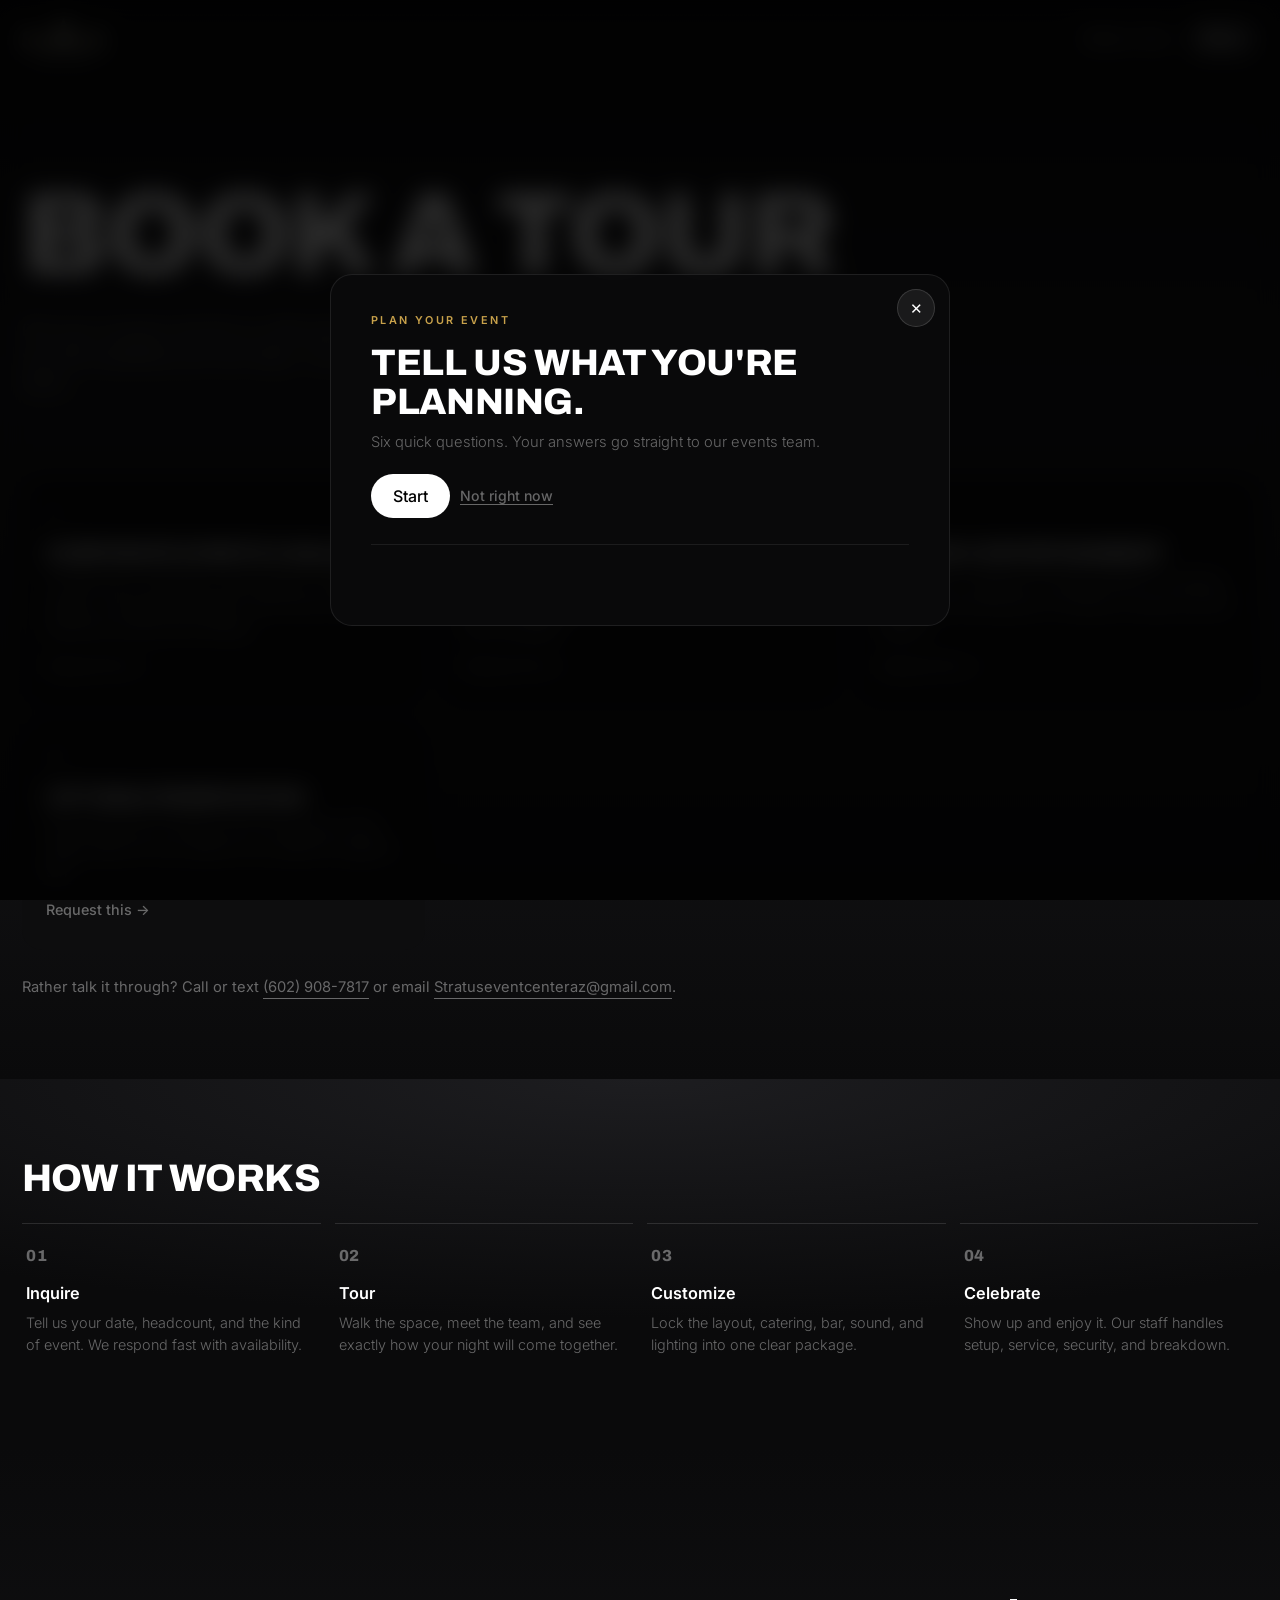
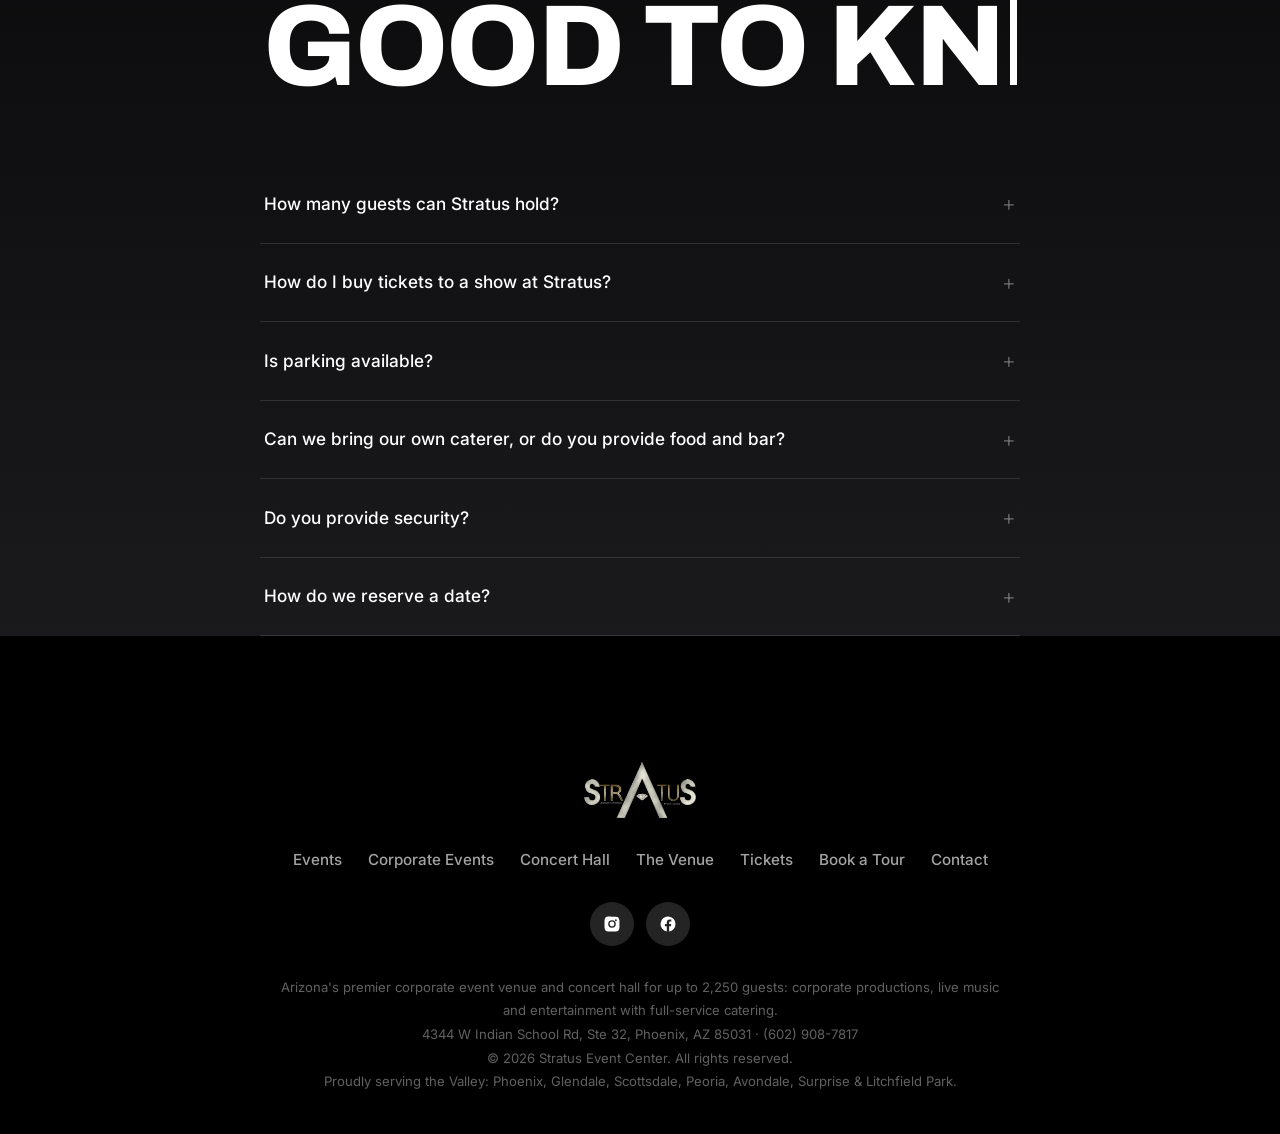
==== commit 1affa6ad: "SEO: corporate event venue + concert hall landing pages targeting Glendale/Phoenix/Scottsdale, Music" ====
--- a/book.html
+++ b/book.html
@@ -102,6 +102,6 @@
 </main>
 
 <div id="footer-mount"></div>
-<script src="app.js?v=8"></script>
+<script src="app.js?v=9"></script>
 </body>
 </html>
